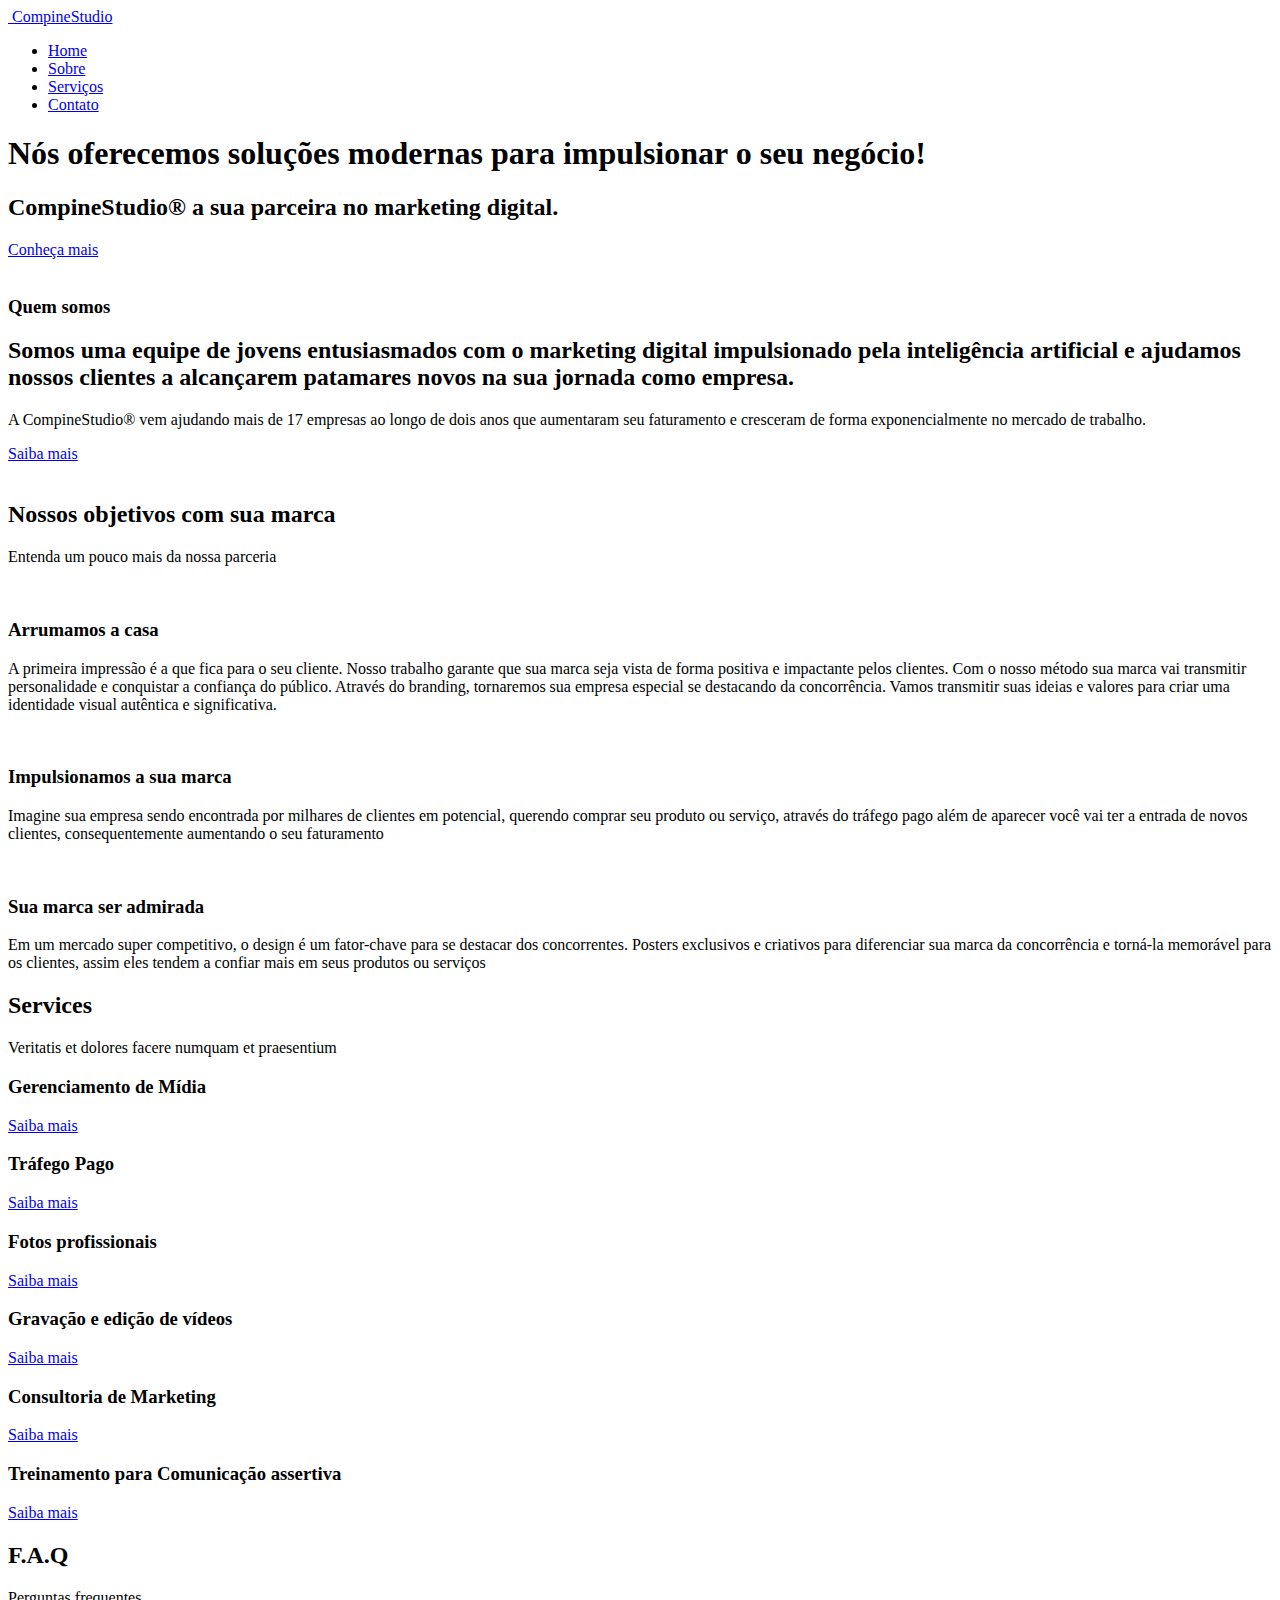
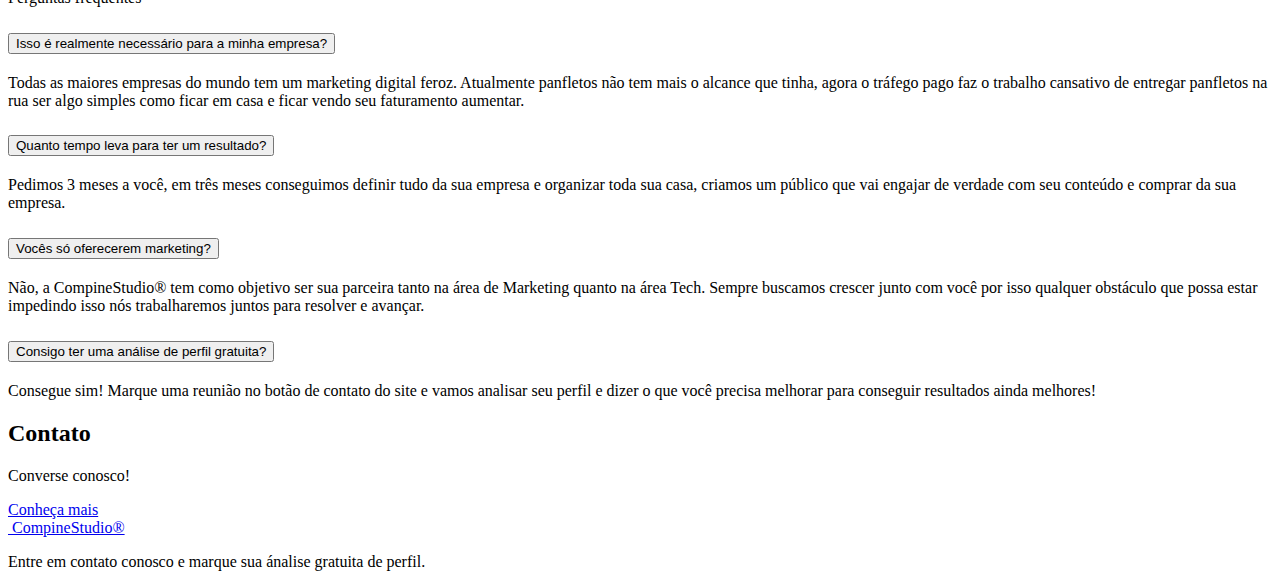
==== index.html @ 343fdbed "Add files via upload" ====
<!DOCTYPE html>
<html lang="en">

<head>
    <meta charset="utf-8">
    <meta content="width=device-width, initial-scale=1.0" name="viewport">

    <title>CompineStudio®</title>
    <meta content="" name="description">
    <meta content="" name="keywords">

    <!-- Favicons -->
    <link href="assets/img/logo compine branca circular.png" rel="icon">
    <link href="assets/img/apple-touch-icon.png" rel="apple-touch-icon">

    <!-- Google Fonts -->
    <link
        href="https://fonts.googleapis.com/css?family=Open+Sans:300,300i,400,400i,600,600i,700,700i|Nunito:300,300i,400,400i,600,600i,700,700i|Poppins:300,300i,400,400i,500,500i,600,600i,700,700i"
        rel="stylesheet">

    <!-- Vendor CSS Files -->
    <link href="assets/vendor/aos/aos.css" rel="stylesheet">
    <link href="assets/vendor/bootstrap/css/bootstrap.min.css" rel="stylesheet">
    <link href="assets/vendor/bootstrap-icons/bootstrap-icons.css" rel="stylesheet">
    <link href="assets/vendor/glightbox/css/glightbox.min.css" rel="stylesheet">
    <link href="assets/vendor/remixicon/remixicon.css" rel="stylesheet">
    <link href="assets/vendor/swiper/swiper-bundle.min.css" rel="stylesheet">

    <!-- Template Main CSS File -->
    <link href="assets/css/style.css" rel="stylesheet">

    <!-- =======================================================
  * Template Name: FlexStart
  * Updated: Sep 18 2023 with Bootstrap v5.3.2
  * Template URL: https://bootstrapmade.com/flexstart-bootstrap-startup-template/
  * Author: BootstrapMade.com
  * License: https://bootstrapmade.com/license/
  ======================================================== -->
</head>

<body>

    <!-- ======= Header ======= -->
    <header id="header" class="header fixed-top">
        <div class="container-fluid container-xl d-flex align-items-center justify-content-between">

            <a href="index.html" class="logo d-flex align-items-center">
                <img src="assets/img/logo compine preta quadrada.png" alt="">
                <span>CompineStudio</span>
            </a>

            <nav id="navbar" class="navbar">
                <ul>
                    <li><a class="nav-link scrollto active" href="#hero">Home</a></li>
                    <li><a class="nav-link scrollto" href="#about">Sobre</a></li>
                    <li><a class="nav-link scrollto" href="#services">Serviços</a></li>




                    <li><a class="nav-link scrollto" href="#contact">Contato</a></li>

                </ul>
                <i class="bi bi-list mobile-nav-toggle"></i>
            </nav><!-- .navbar -->

        </div>
    </header><!-- End Header -->

    <!-- ======= Hero Section ======= -->
    <section id="hero" class="hero d-flex align-items-center">

        <div class="container">
            <div class="row">
                <div class="col-lg-6 d-flex flex-column justify-content-center">
                    <h1 data-aos="fade-up">Nós oferecemos soluções modernas para impulsionar o seu negócio!</h1>
                    <h2 data-aos="fade-up" data-aos-delay="400">CompineStudio® a sua parceira no marketing digital.</h2>
                    <div data-aos="fade-up" data-aos-delay="600">
                        <div class="text-center text-lg-start">
                            <a href="#about"
                                class="btn-get-started scrollto d-inline-flex align-items-center justify-content-center align-self-center">
                                <span>Conheça mais</span>
                                <i class="bi bi-arrow-right"></i>
                            </a>
                        </div>
                    </div>
                </div>
                <div class="col-lg-6 hero-img" data-aos="zoom-out" data-aos-delay="200">
                    <img src="assets/img/hero-img.png" class="img-fluid" alt="">
                </div>
            </div>
        </div>

    </section><!-- End Hero -->

    <main id="main">
        <!-- ======= About Section ======= -->
        <section id="about" class="about">

            <div class="container" data-aos="fade-up">
                <div class="row gx-0">

                    <div class="col-lg-6 d-flex flex-column justify-content-center" data-aos="fade-up"
                        data-aos-delay="200">
                        <div class="content">
                            <h3>Quem somos</h3>
                            <h2>Somos uma equipe de jovens entusiasmados com o marketing digital impulsionado pela
                                inteligência artificial e ajudamos nossos clientes a alcançarem patamares novos na sua
                                jornada como empresa.</h2>
                            <p>
                                A CompineStudio® vem ajudando mais de 17 empresas ao longo de dois anos que aumentaram
                                seu faturamento e cresceram de forma exponencialmente no mercado de trabalho.
                            </p>
                            <div class="text-center text-lg-start">
                                <a href="#"
                                    class="btn-read-more d-inline-flex align-items-center justify-content-center align-self-center">
                                    <span>Saiba mais</span>
                                    <i class="bi bi-arrow-right"></i>
                                </a>
                            </div>
                        </div>
                    </div>

                    <div class="col-lg-6 d-flex align-items-center" data-aos="zoom-out" data-aos-delay="200">
                        <img src="assets/img/about.jpg" class="img-fluid" alt="">
                    </div>

                </div>
            </div>

        </section><!-- End About Section -->

        <!-- ======= Values Section ======= -->
        <section id="values" class="values">

            <div class="container" data-aos="fade-up">

                <header class="section-header">
                    <h2>Nossos objetivos com sua marca</h2>
                    <p>Entenda um pouco mais da nossa parceria</p>
                </header>

                <div class="row">

                    <div class="col-lg-4" data-aos="fade-up" data-aos-delay="200">
                        <div class="box">
                            <img src="assets/img/values-1.png" class="img-fluid" alt="">
                            <h3>Arrumamos a casa</h3>
                            <p>A primeira impressão é a que fica para o seu cliente. Nosso trabalho garante que sua
                                marca seja vista de forma positiva e impactante pelos clientes. Com o nosso método sua
                                marca vai transmitir personalidade e conquistar a confiança do público. Através do
                                branding, tornaremos sua empresa especial se destacando da concorrência. Vamos
                                transmitir suas ideias e valores para criar uma identidade visual autêntica e
                                significativa.
                            </p>
                        </div>
                    </div>

                    <div class="col-lg-4 mt-4 mt-lg-0" data-aos="fade-up" data-aos-delay="400">
                        <div class="box">
                            <img src="assets/img/values-2.png" class="img-fluid" alt="">
                            <h3>Impulsionamos a sua marca</h3>
                            <p>Imagine sua empresa sendo encontrada por milhares de clientes em potencial, querendo
                                comprar seu produto ou serviço, através do tráfego pago além de aparecer você vai ter a
                                entrada de novos clientes, consequentemente aumentando o seu faturamento
                            </p>
                        </div>
                    </div>

                    <div class="col-lg-4 mt-4 mt-lg-0" data-aos="fade-up" data-aos-delay="600">
                        <div class="box">
                            <img src="assets/img/values-3.png" class="img-fluid" alt="">
                            <h3>Sua marca ser admirada
                            </h3>
                            <p>Em um mercado super competitivo, o design é um fator-chave para se destacar dos
                                concorrentes. Posters exclusivos e criativos para diferenciar sua marca da concorrência
                                e torná-la memorável para os clientes, assim eles tendem a confiar mais em seus produtos
                                ou serviços
                            </p>
                        </div>
                    </div>

                </div>

            </div>

        </section><!-- End Values Section -->







        </div>

        </section><!-- End Features Section -->

        <!-- ======= Services Section ======= -->
        <section id="services" class="services">

            <div class="container" data-aos="fade-up">

                <header class="section-header">
                    <h2>Services</h2>
                    <p>Veritatis et dolores facere numquam et praesentium</p>
                </header>

                <div class="row gy-4">

                    <div class="col-lg-4 col-md-6" data-aos="fade-up" data-aos-delay="200">
                        <div class="service-box blue">
                            <i class="ri-discuss-line icon"></i>
                            <h3>Gerenciamento de Mídia</h3>

                            <a href="#" class="read-more"><span>Saiba mais</span> <i class="bi bi-arrow-right"></i></a>
                        </div>
                    </div>

                    <div class="col-lg-4 col-md-6" data-aos="fade-up" data-aos-delay="300">
                        <div class="service-box orange">
                            <i class="ri-discuss-line icon"></i>
                            <h3>Tráfego Pago</h3>

                            <a href="#" class="read-more"><span>Saiba mais</span> <i class="bi bi-arrow-right"></i></a>
                        </div>
                    </div>

                    <div class="col-lg-4 col-md-6" data-aos="fade-up" data-aos-delay="400">
                        <div class="service-box green">
                            <i class="ri-discuss-line icon"></i>
                            <h3>Fotos profissionais</h3>

                            <a href="#" class="read-more"><span>Saiba mais</span> <i class="bi bi-arrow-right"></i></a>
                        </div>
                    </div>

                    <div class="col-lg-4 col-md-6" data-aos="fade-up" data-aos-delay="500">
                        <div class="service-box red">
                            <i class="ri-discuss-line icon"></i>
                            <h3>Gravação e edição de vídeos</h3>

                            <a href="#" class="read-more"><span>Saiba mais</span> <i class="bi bi-arrow-right"></i></a>
                        </div>
                    </div>

                    <div class="col-lg-4 col-md-6" data-aos="fade-up" data-aos-delay="600">
                        <div class="service-box purple">
                            <i class="ri-discuss-line icon"></i>
                            <h3>Consultoria de Marketing</h3>

                            <a href="#" class="read-more"><span>Saiba mais</span> <i class="bi bi-arrow-right"></i></a>
                        </div>
                    </div>

                    <div class="col-lg-4 col-md-6" data-aos="fade-up" data-aos-delay="700">
                        <div class="service-box pink">
                            <i class="ri-discuss-line icon"></i>
                            <h3>Treinamento para Comunicação assertiva</h3>

                            <a href="#" class="read-more"><span>Saiba mais</span> <i class="bi bi-arrow-right"></i></a>
                        </div>
                    </div>

                </div>

            </div>

        </section><!-- End Services Section -->



        <!-- ======= F.A.Q Section ======= -->
        <section id="faq" class="faq">

            <div class="container" data-aos="fade-up">

                <header class="section-header">
                    <h2>F.A.Q</h2>
                    <p>Perguntas frequentes</p>
                </header>

                <div class="row">
                    <div class="col-lg-6">
                        <!-- F.A.Q List 1-->
                        <div class="accordion accordion-flush" id="faqlist1">
                            <div class="accordion-item">
                                <h2 class="accordion-header">
                                    <button class="accordion-button collapsed" type="button" data-bs-toggle="collapse"
                                        data-bs-target="#faq-content-1">
                                        Isso é realmente necessário para a minha empresa?
                                    </button>
                                </h2>
                                <div id="faq-content-1" class="accordion-collapse collapse" data-bs-parent="#faqlist1">
                                    <div class="accordion-body">
                                        Todas as maiores empresas do mundo tem um marketing digital feroz. Atualmente
                                        panfletos não tem mais o alcance que tinha, agora o tráfego pago faz o trabalho
                                        cansativo de entregar panfletos na rua ser algo simples como ficar em casa e
                                        ficar vendo seu faturamento aumentar.
                                    </div>
                                </div>
                            </div>

                            <div class="accordion-item">
                                <h2 class="accordion-header">
                                    <button class="accordion-button collapsed" type="button" data-bs-toggle="collapse"
                                        data-bs-target="#faq-content-2">
                                        Quanto tempo leva para ter um resultado?
                                    </button>
                                </h2>
                                <div id="faq-content-2" class="accordion-collapse collapse" data-bs-parent="#faqlist1">
                                    <div class="accordion-body">
                                        Pedimos 3 meses a você, em três meses conseguimos definir tudo da sua empresa e
                                        organizar toda sua casa, criamos um público que vai engajar de verdade com seu
                                        conteúdo e comprar da sua empresa.
                                    </div>
                                </div>

                                <div class="accordion-item">
                                    <h2 class="accordion-header">
                                        <button class="accordion-button collapsed" type="button"
                                            data-bs-toggle="collapse" data-bs-target="#faq-content-3">
                                            Vocês só oferecerem marketing?
                                        </button>
                                    </h2>
                                    <div id="faq-content-3" class="accordion-collapse collapse"
                                        data-bs-parent="#faqlist1">
                                        <div class="accordion-body">
                                            Não, a CompineStudio® tem como objetivo ser sua parceira tanto na área de
                                            Marketing quanto na área Tech. Sempre buscamos crescer junto com você por
                                            isso qualquer obstáculo que possa estar impedindo isso nós trabalharemos
                                            juntos para resolver e avançar.

                                        </div>
                                    </div>
                                </div>

                            </div>
                        </div>

                        <div class="col-lg-6">

                            <!-- F.A.Q List 2-->
                            <div class="accordion accordion-flush" id="faqlist2">

                                <div class="accordion-item">
                                    <h2 class="accordion-header">
                                        <button class="accordion-button collapsed" type="button"
                                            data-bs-toggle="collapse" data-bs-target="#faq2-content-1">
                                            Consigo ter uma análise de perfil gratuita?
                                        </button>
                                    </h2>
                                    <div id="faq2-content-1" class="accordion-collapse collapse"
                                        data-bs-parent="#faqlist2">
                                        <div class="accordion-body">
                                            Consegue sim! Marque uma reunião no botão de contato do site e vamos
                                            analisar seu perfil e dizer o que você precisa melhorar para conseguir
                                            resultados ainda melhores!
                                        </div>
                                    </div>
                                </div>



                            </div>
                        </div>

                    </div>

                </div>

        </section><!-- End F.A.Q Section -->





        <!-- ======= Contact Section ======= -->
        <section id="contact" class="contact">

            <div class="container" data-aos="fade-up">

                <header class="section-header">
                    <h2>Contato</h2>
                    <p>Converse conosco!</p>
                </header>

                <div class="text-contact" data-aos="fade-up" data-aos-delay="600">
                    <div class="text-center text-lg-start">
                        <a href="#about"
                            class="btn-get-started scrollto d-inline-flex align-items-center justify-content-center align-self-center">
                            <span>Conheça mais</span>
                            <i class="bi bi-arrow-right"></i>
                        </a>
                    </div>
                </div>



            </div>

            </div>

            </div>

        </section><!-- End Contact Section -->

    </main><!-- End #main -->

    <!-- ======= Footer ======= -->
    <footer id="footer" class="footer">



        <div class="footer-top">
            <div class="container">
                <div class="row gy-4">
                    <div class="col-lg-5 col-md-12 footer-info">
                        <a href="index.html" class="logo d-flex align-items-center">
                            <img src="assets/img/logo compine preta quadrada.png" alt="">
                            <span>CompineStudio®</span>
                        </a>
                        <p>Entre em contato conosco e marque sua ánalise gratuita de perfil.</p>
                        <div class="social-links mt-3">

                            <a href="#" class="instagram"><i class="bi bi-instagram"></i></a>

                        </div>
                    </div>


    </footer><!-- End Footer -->

    <a href="#" class="back-to-top d-flex align-items-center justify-content-center"><i
            class="bi bi-arrow-up-short"></i></a>

    <!-- Vendor JS Files -->
    <script src="assets/vendor/purecounter/purecounter_vanilla.js"></script>
    <script src="assets/vendor/aos/aos.js"></script>
    <script src="assets/vendor/bootstrap/js/bootstrap.bundle.min.js"></script>
    <script src="assets/vendor/glightbox/js/glightbox.min.js"></script>
    <script src="assets/vendor/isotope-layout/isotope.pkgd.min.js"></script>
    <script src="assets/vendor/swiper/swiper-bundle.min.js"></script>
    <script src="assets/vendor/php-email-form/validate.js"></script>

    <!-- Template Main JS File -->
    <script src="assets/js/main.js"></script>

</body>

</html>
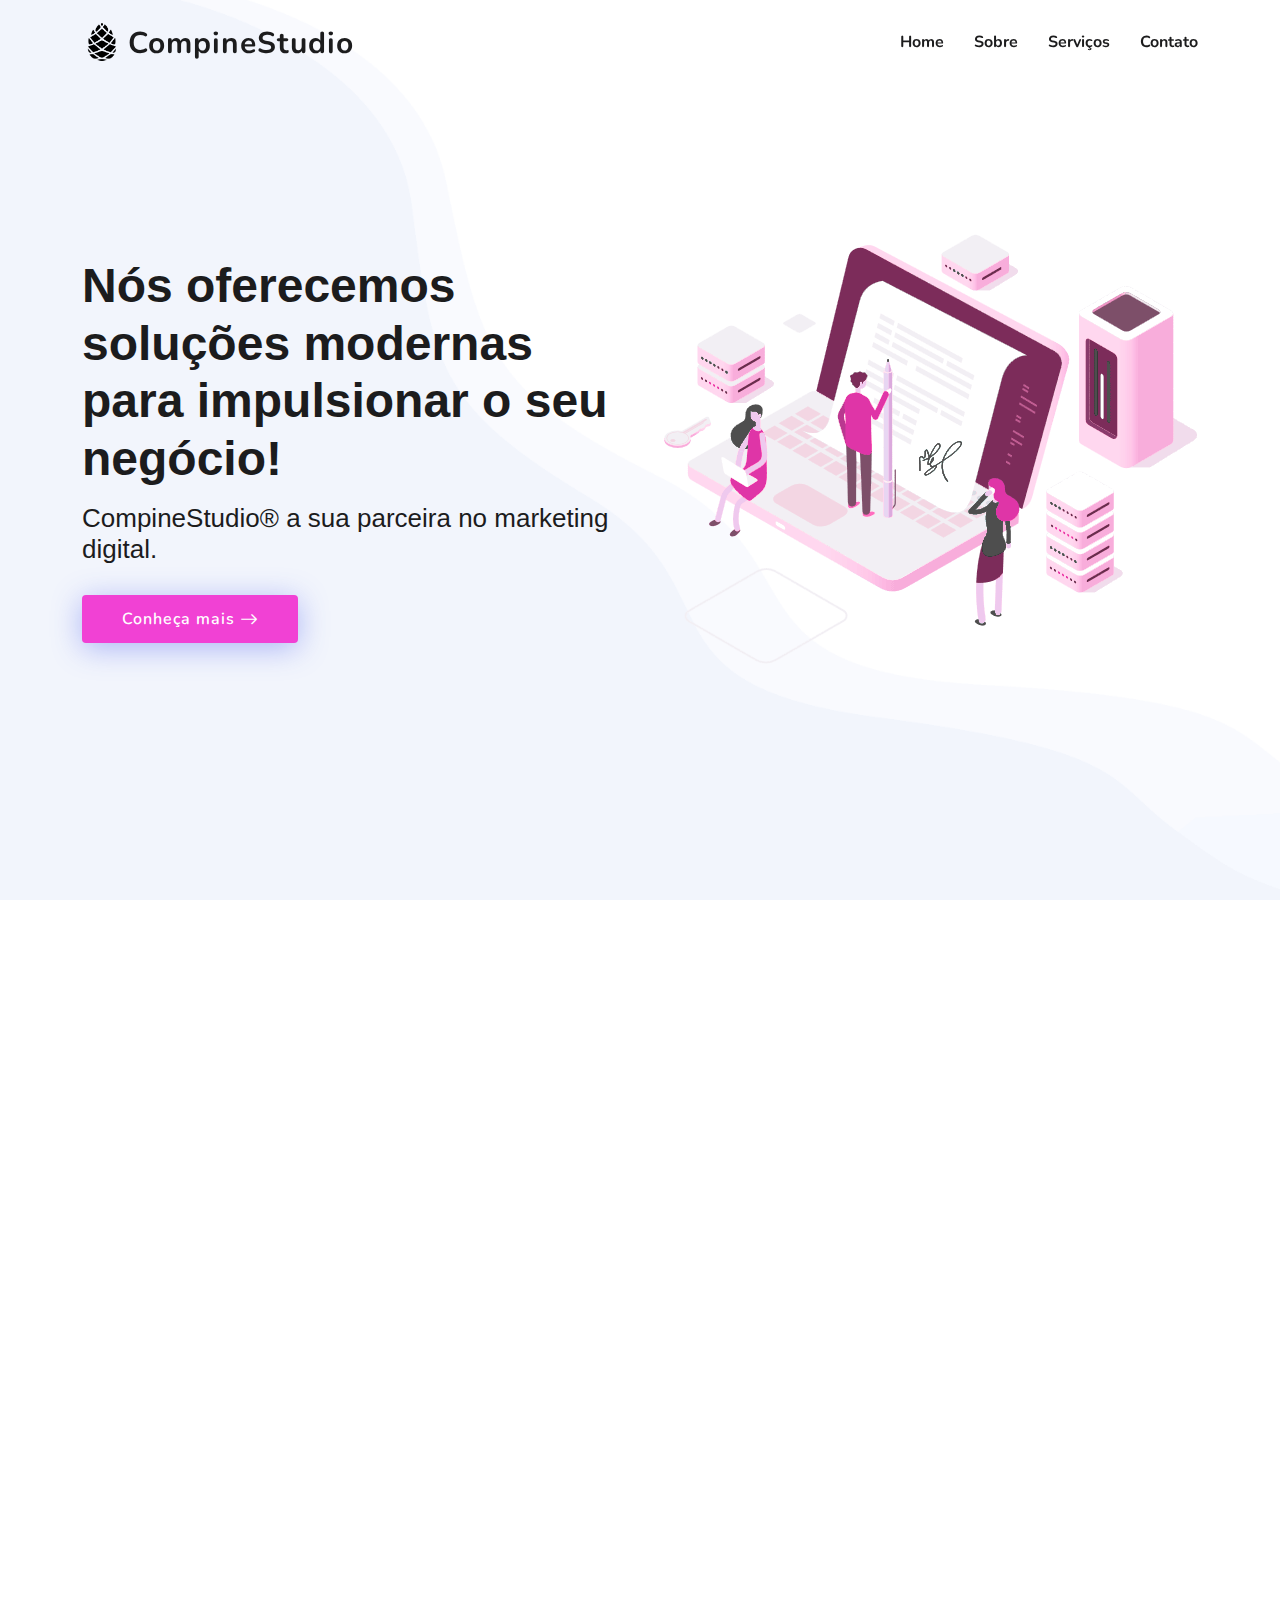
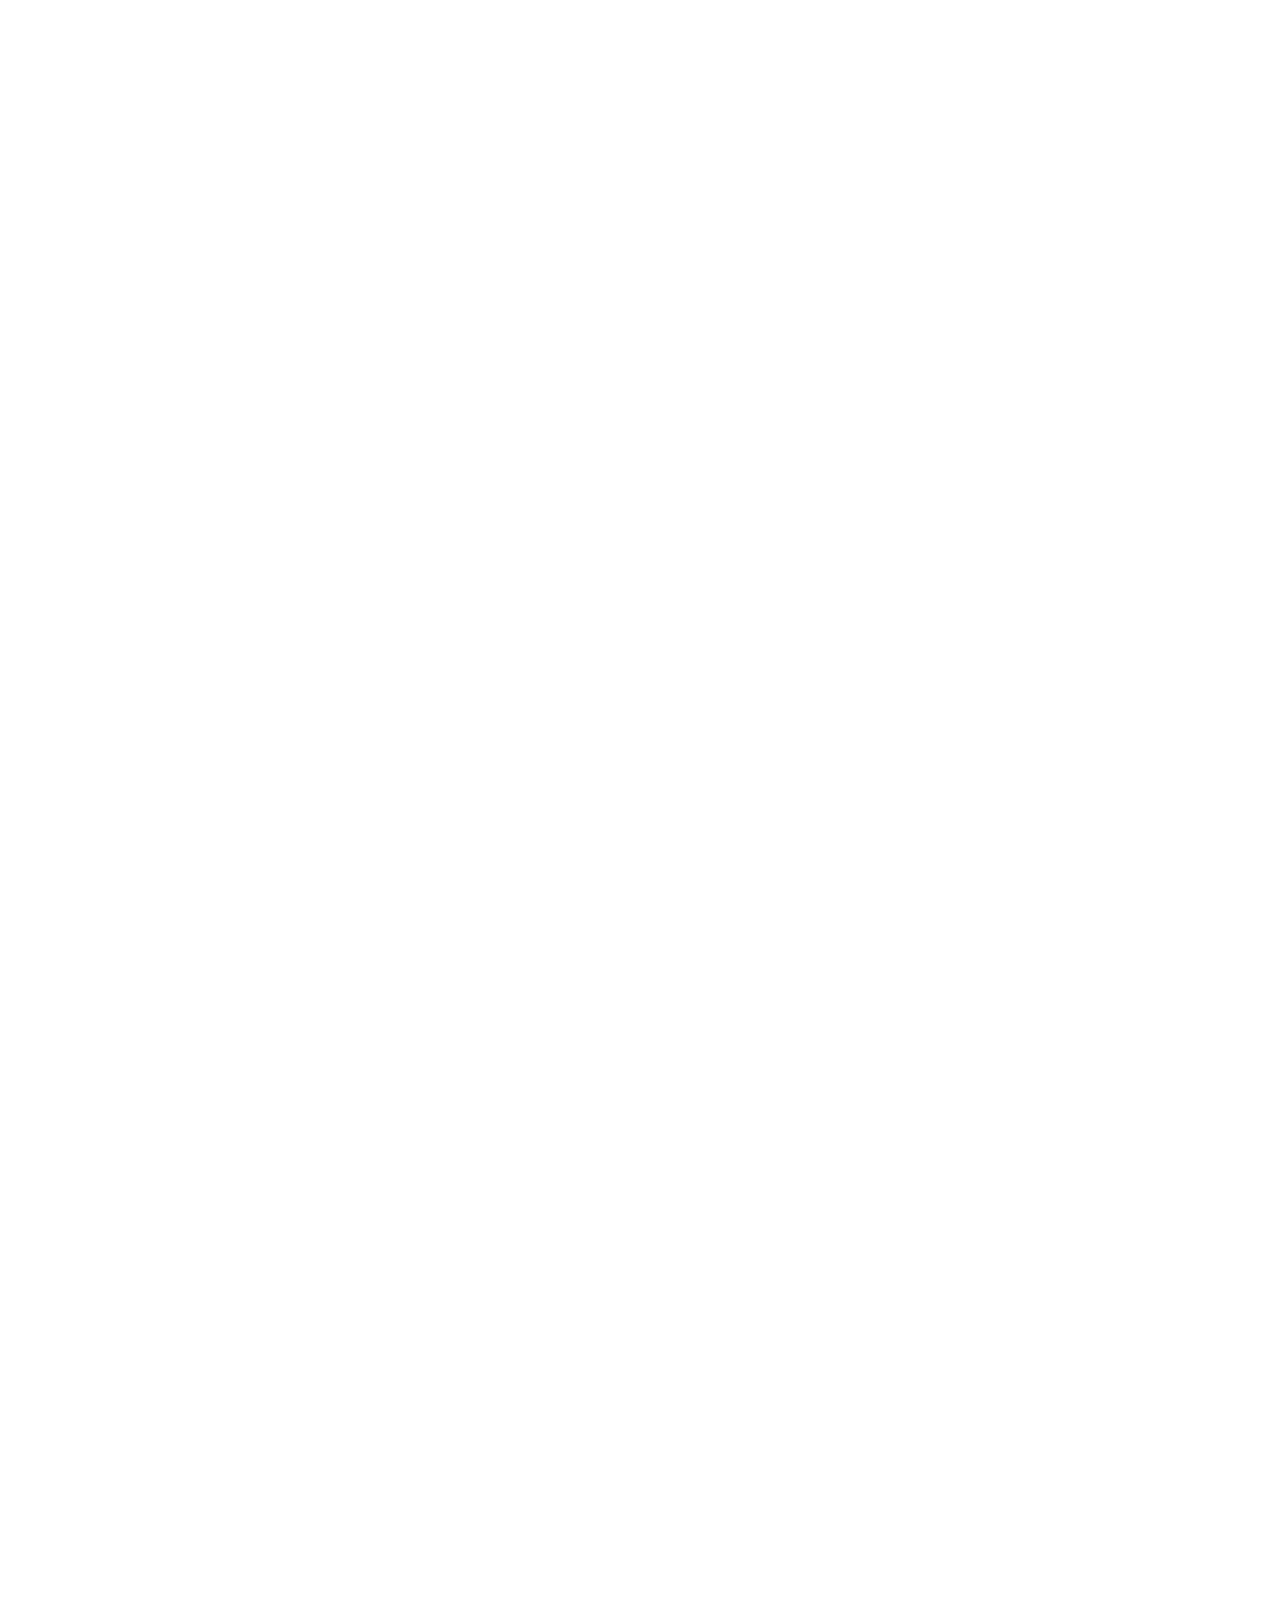
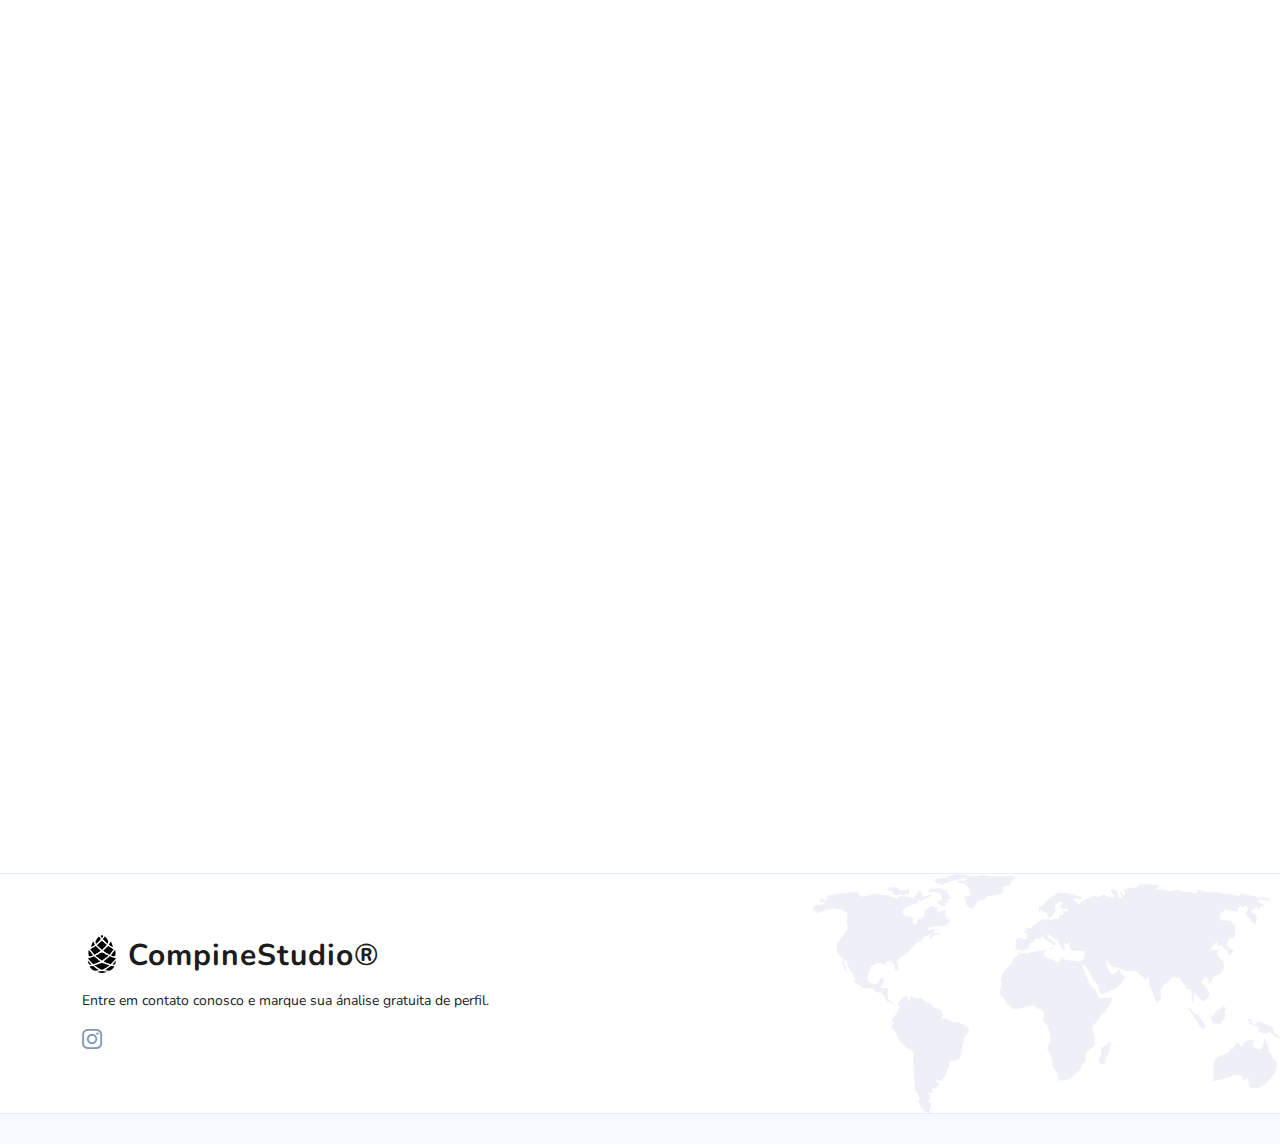
==== commit 4f886d5a: "test24" ====
--- a/index.html
+++ b/index.html
@@ -77,7 +77,7 @@
                     <h2 data-aos="fade-up" data-aos-delay="400">CompineStudio® a sua parceira no marketing digital.</h2>
                     <div data-aos="fade-up" data-aos-delay="600">
                         <div class="text-center text-lg-start">
-                            <a href="#about"
+                            <a href="https://wa.link/2nhza8"
                                 class="btn-get-started scrollto d-inline-flex align-items-center justify-content-center align-self-center">
                                 <span>Conheça mais</span>
                                 <i class="bi bi-arrow-right"></i>
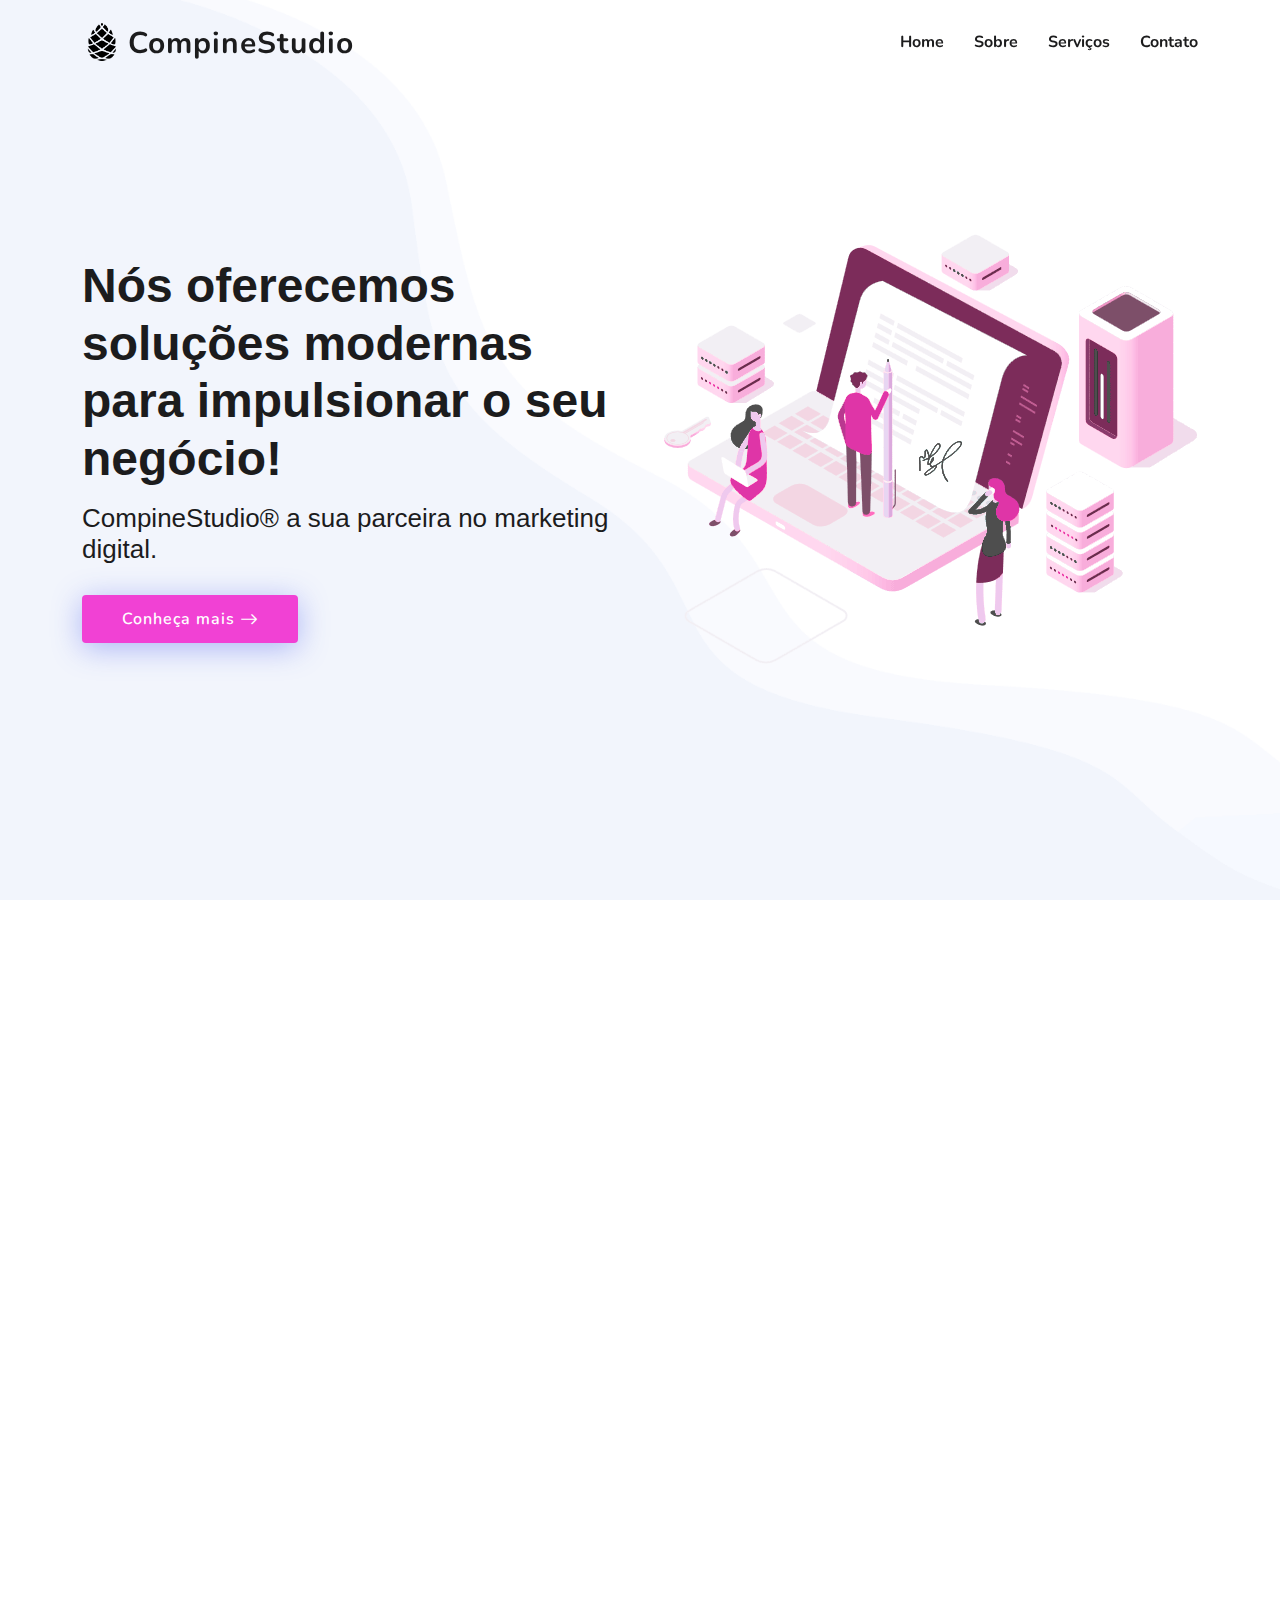
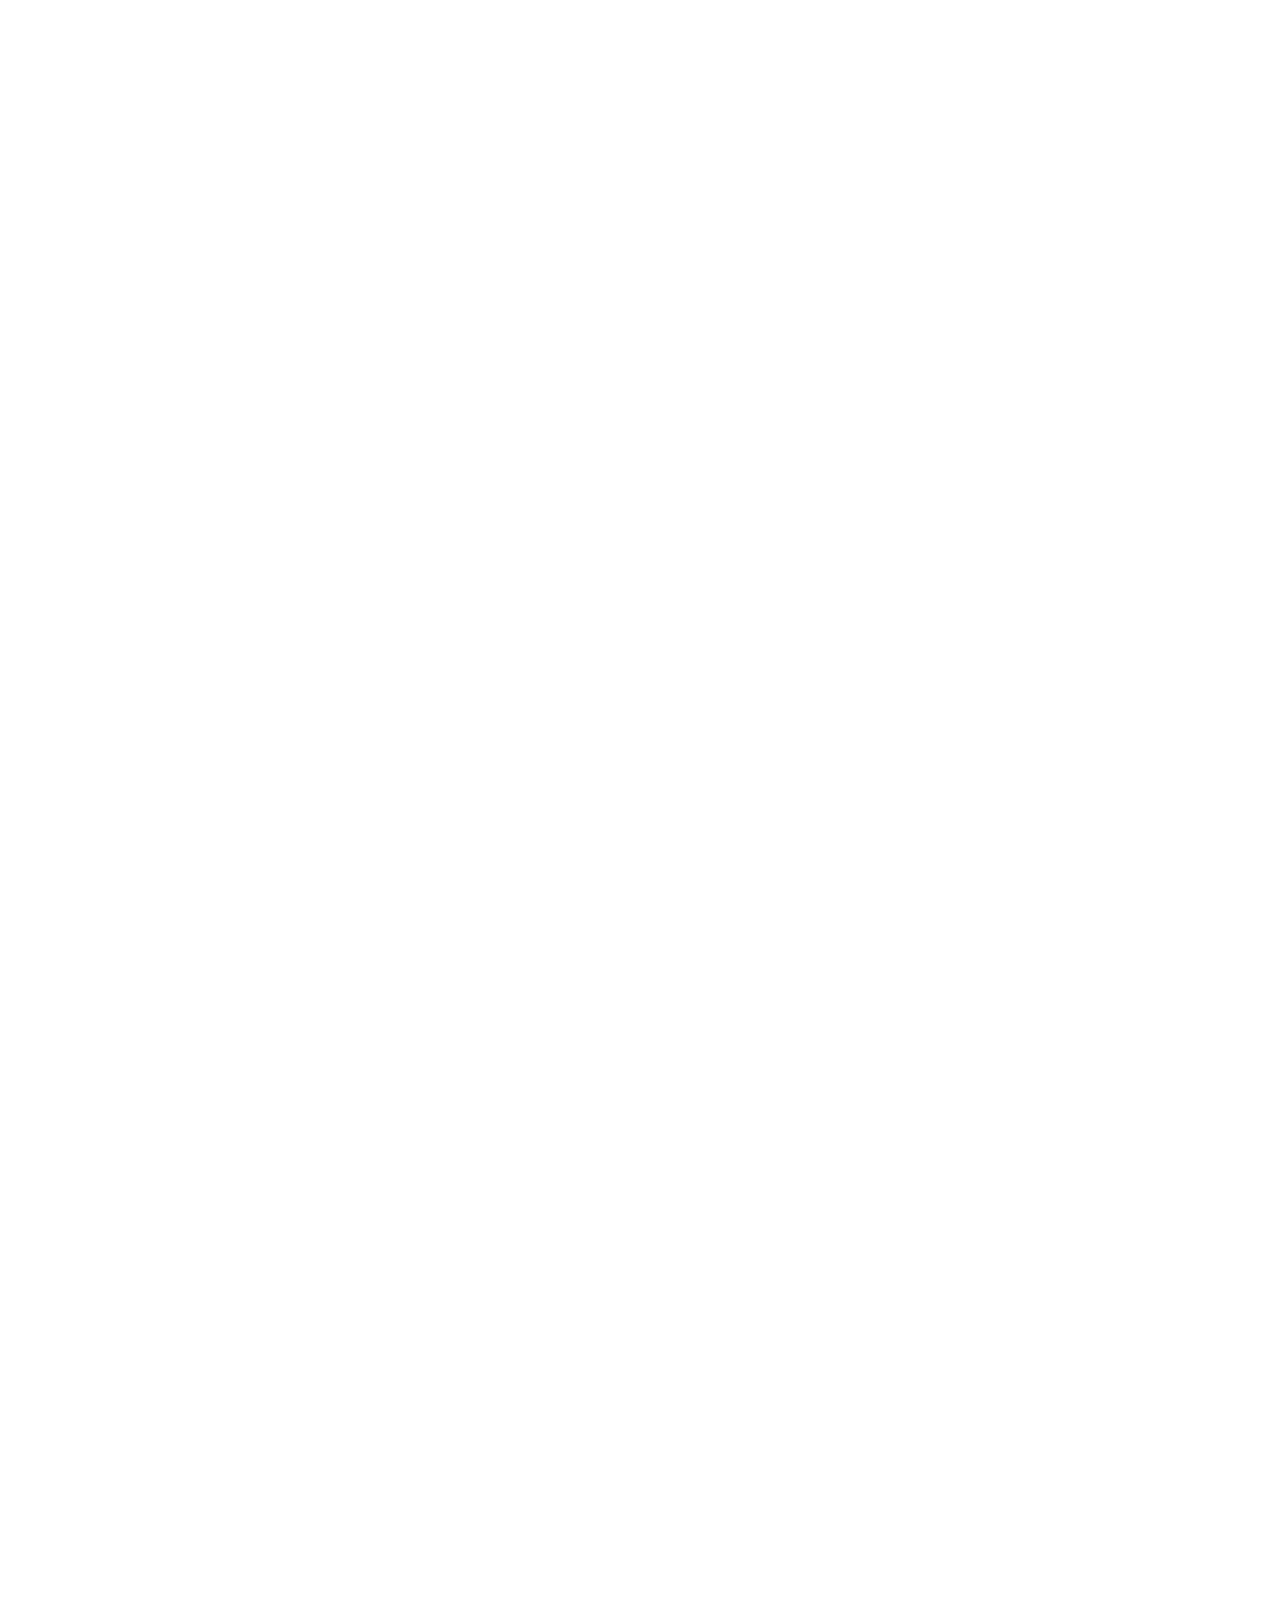
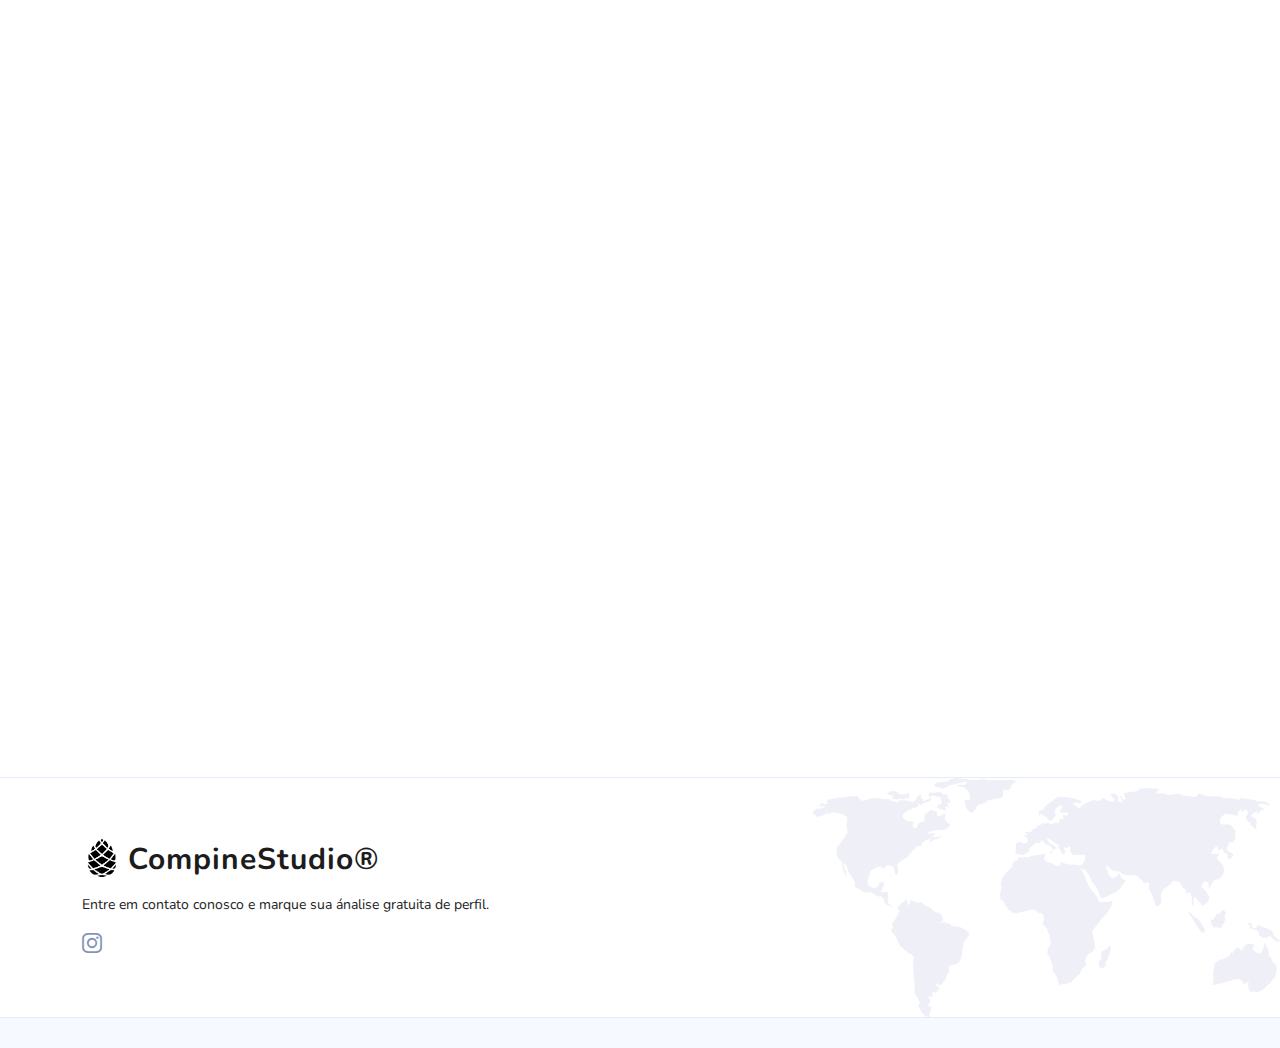
==== commit 2f0565e2: "test25" ====
--- a/index.html
+++ b/index.html
@@ -202,8 +202,8 @@
             <div class="container" data-aos="fade-up">
 
                 <header class="section-header">
-                    <h2>Services</h2>
-                    <p>Veritatis et dolores facere numquam et praesentium</p>
+
+                    <p>Nossos serviços</p>
                 </header>
 
                 <div class="row gy-4">
@@ -213,7 +213,7 @@
                             <i class="ri-discuss-line icon"></i>
                             <h3>Gerenciamento de Mídia</h3>
 
-                            <a href="#" class="read-more"><span>Saiba mais</span> <i class="bi bi-arrow-right"></i></a>
+
                         </div>
                     </div>
 
@@ -222,7 +222,7 @@
                             <i class="ri-discuss-line icon"></i>
                             <h3>Tráfego Pago</h3>
 
-                            <a href="#" class="read-more"><span>Saiba mais</span> <i class="bi bi-arrow-right"></i></a>
+
                         </div>
                     </div>
 
@@ -231,7 +231,7 @@
                             <i class="ri-discuss-line icon"></i>
                             <h3>Fotos profissionais</h3>
 
-                            <a href="#" class="read-more"><span>Saiba mais</span> <i class="bi bi-arrow-right"></i></a>
+
                         </div>
                     </div>
 
@@ -240,7 +240,7 @@
                             <i class="ri-discuss-line icon"></i>
                             <h3>Gravação e edição de vídeos</h3>
 
-                            <a href="#" class="read-more"><span>Saiba mais</span> <i class="bi bi-arrow-right"></i></a>
+
                         </div>
                     </div>
 
@@ -249,7 +249,7 @@
                             <i class="ri-discuss-line icon"></i>
                             <h3>Consultoria de Marketing</h3>
 
-                            <a href="#" class="read-more"><span>Saiba mais</span> <i class="bi bi-arrow-right"></i></a>
+
                         </div>
                     </div>
 
@@ -258,7 +258,7 @@
                             <i class="ri-discuss-line icon"></i>
                             <h3>Treinamento para Comunicação assertiva</h3>
 
-                            <a href="#" class="read-more"><span>Saiba mais</span> <i class="bi bi-arrow-right"></i></a>
+
                         </div>
                     </div>
 
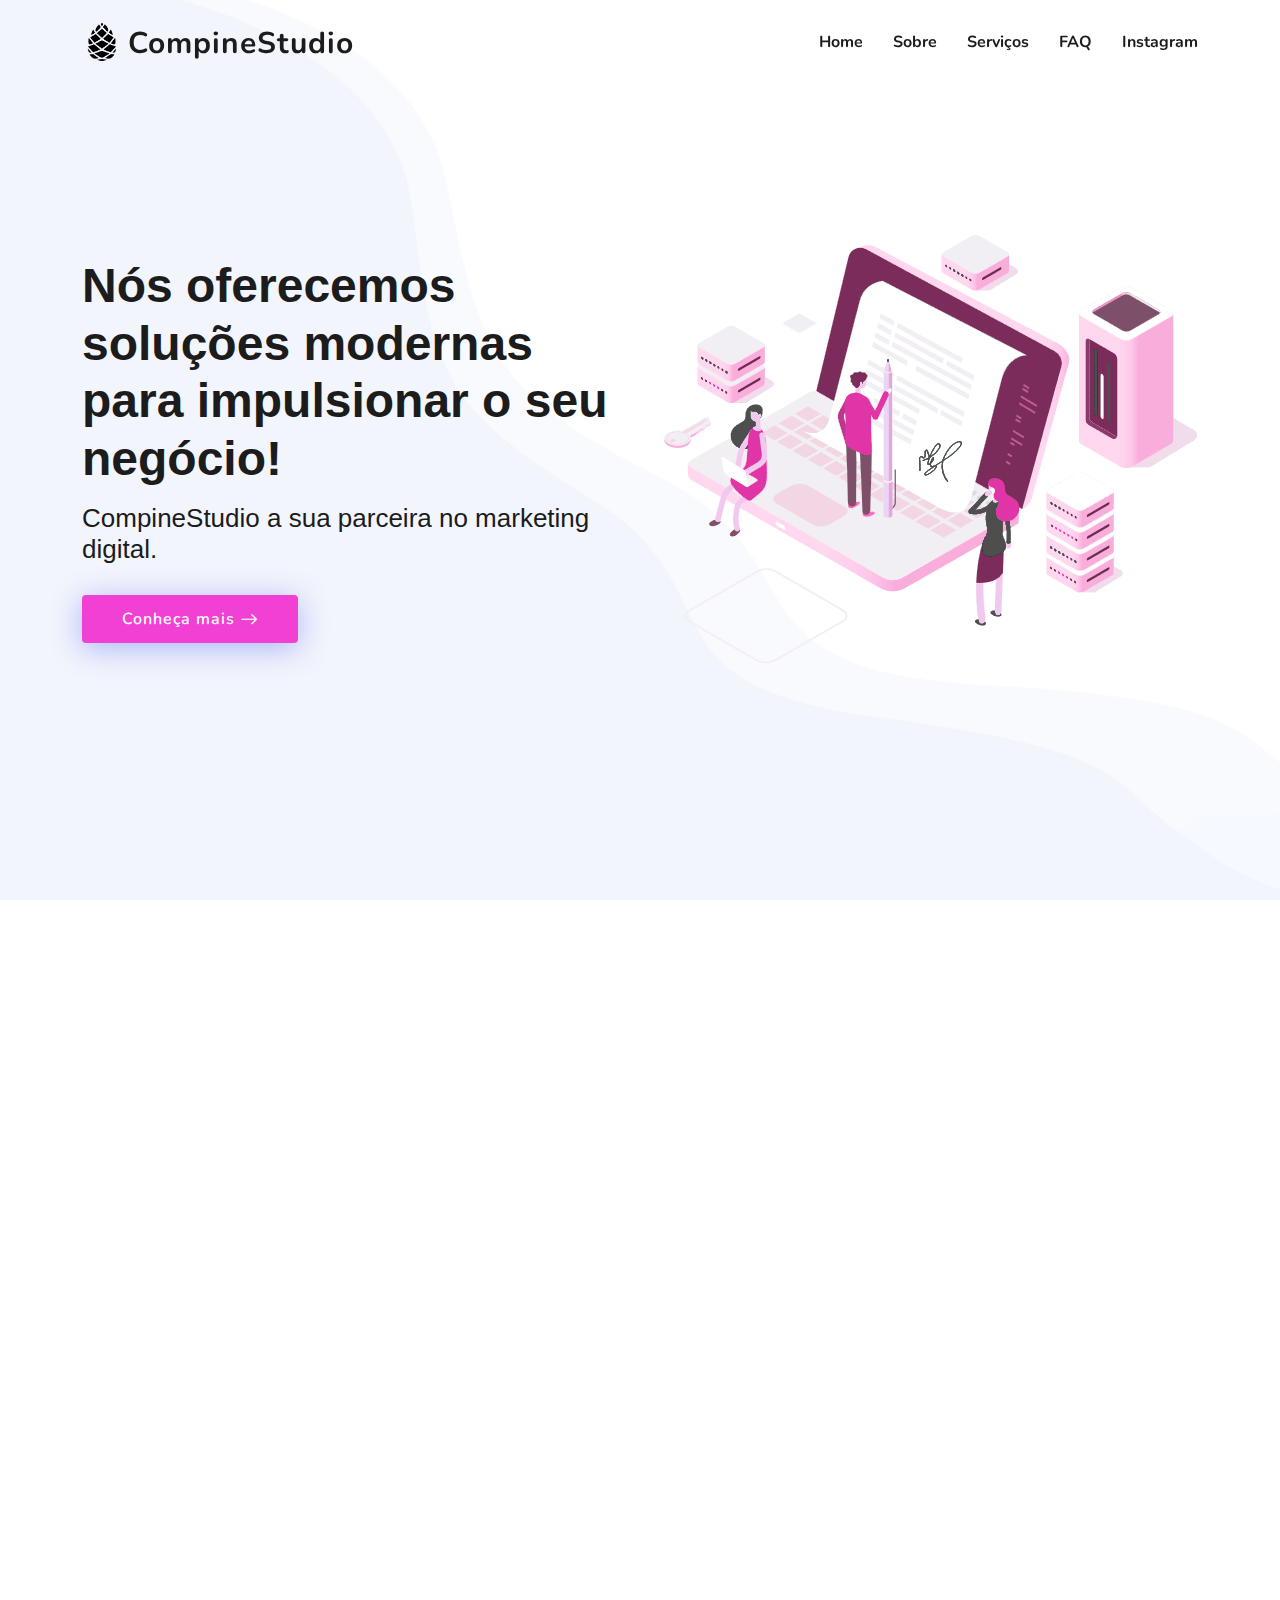
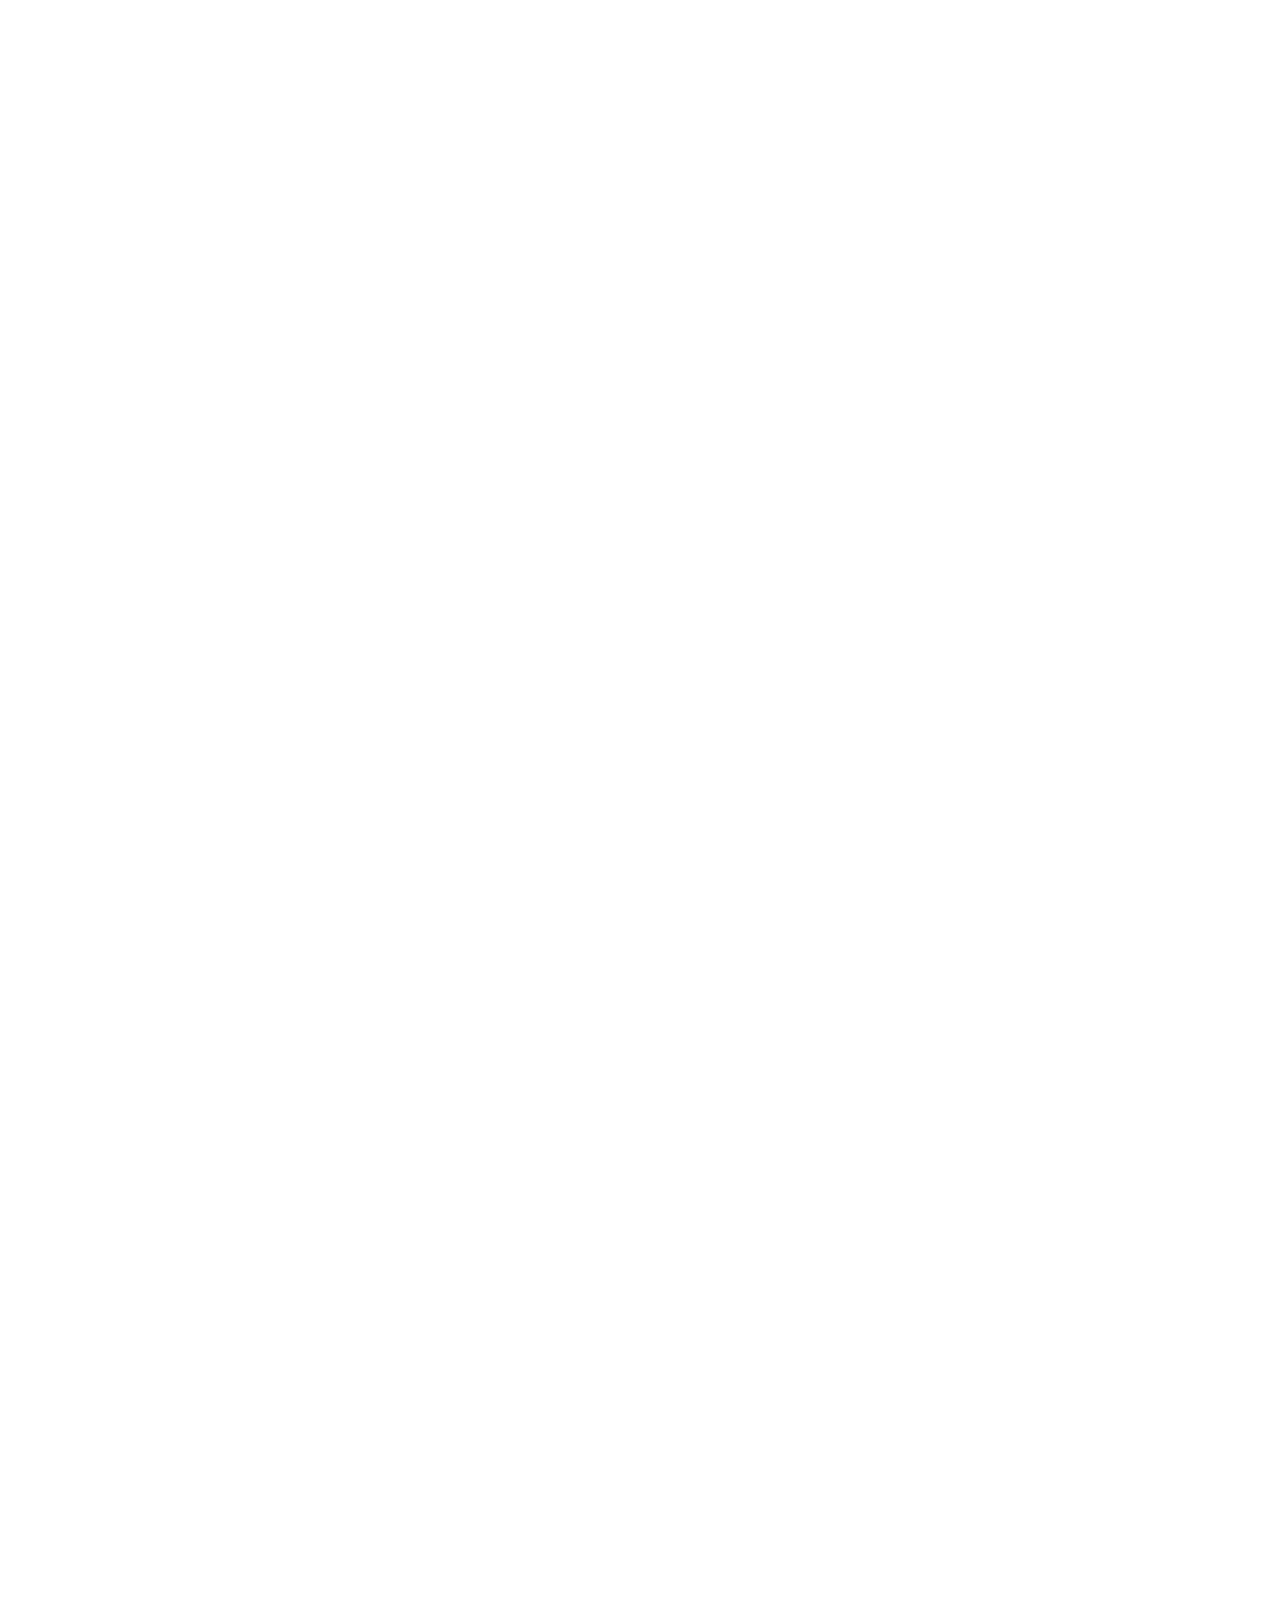
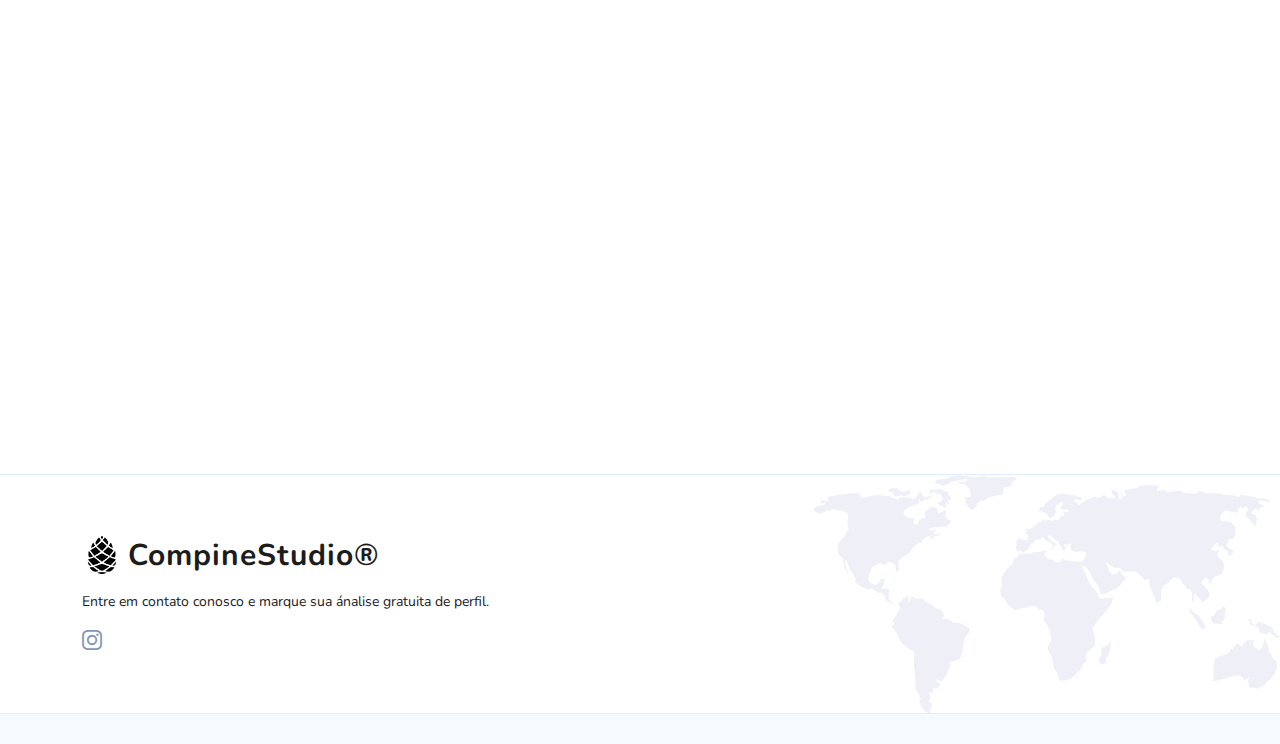
==== commit d1d3e4e3: "instagram e botão fixed" ====
--- a/index.html
+++ b/index.html
@@ -10,7 +10,7 @@
     <meta content="" name="keywords">
 
     <!-- Favicons -->
-    <link href="assets/img/logo compine branca circular.png" rel="icon">
+    <link href="logo compine branca circular.png" rel="icon">
     <link href="assets/img/apple-touch-icon.png" rel="apple-touch-icon">
 
     <!-- Google Fonts -->
@@ -58,7 +58,8 @@
 
 
 
-                    <li><a class="nav-link scrollto" href="#contact">Contato</a></li>
+                    <li><a class="nav-link scrollto" href="#faq">FAQ</a></li>
+                    <li><a class="nav-link scrollto" href="https://www.instagram.com/compinestudio/">Instagram</a></li>
 
                 </ul>
                 <i class="bi bi-list mobile-nav-toggle"></i>
@@ -74,7 +75,7 @@
             <div class="row">
                 <div class="col-lg-6 d-flex flex-column justify-content-center">
                     <h1 data-aos="fade-up">Nós oferecemos soluções modernas para impulsionar o seu negócio!</h1>
-                    <h2 data-aos="fade-up" data-aos-delay="400">CompineStudio® a sua parceira no marketing digital.</h2>
+                    <h2 data-aos="fade-up" data-aos-delay="400">CompineStudio a sua parceira no marketing digital.</h2>
                     <div data-aos="fade-up" data-aos-delay="600">
                         <div class="text-center text-lg-start">
                             <a href="https://wa.link/2nhza8"
@@ -112,7 +113,7 @@
                                 seu faturamento e cresceram de forma exponencialmente no mercado de trabalho.
                             </p>
                             <div class="text-center text-lg-start">
-                                <a href="#"
+                                <a href="https://www.instagram.com/compinestudio/"
                                     class="btn-read-more d-inline-flex align-items-center justify-content-center align-self-center">
                                     <span>Saiba mais</span>
                                     <i class="bi bi-arrow-right"></i>
@@ -375,35 +376,7 @@
 
 
 
-        <!-- ======= Contact Section ======= -->
-        <section id="contact" class="contact">
-
-            <div class="container" data-aos="fade-up">
-
-                <header class="section-header">
-                    <h2>Contato</h2>
-                    <p>Converse conosco!</p>
-                </header>
-
-                <div class="text-contact" data-aos="fade-up" data-aos-delay="600">
-                    <div class="text-center text-lg-start">
-                        <a href="#about"
-                            class="btn-get-started scrollto d-inline-flex align-items-center justify-content-center align-self-center">
-                            <span>Conheça mais</span>
-                            <i class="bi bi-arrow-right"></i>
-                        </a>
-                    </div>
-                </div>
-
-
-
-            </div>
-
-            </div>
-
-            </div>
-
-        </section><!-- End Contact Section -->
+
 
     </main><!-- End #main -->
 
--- a/assets/css/style.css
+++ b/assets/css/style.css
@@ -500,7 +500,20 @@
   background: #f141d4;
   box-shadow: 0px 5px 30px rgba(65, 84, 241, 0.4);
 }
-
+.btn-get-started {
+  
+  
+  margin: 0;
+  display: block;
+  
+  line-height: 0;
+  padding: 30px 70px;
+  border-radius: 4px;
+  transition: 0.5s;
+  color: #fff;
+  background: #f141d4;
+  box-shadow: 0px 5px 30px rgba(65, 84, 241, 0.4);
+}
 .hero .btn-get-started span {
   font-family: "Nunito", sans-serif;
   font-weight: 600;
@@ -657,17 +670,7 @@
   padding: 70px 0 60px;
 }
 
-.text-contact{
-  margin-top: 30px;
-  line-height: 0;
-  padding: 15px 40px;
-  border-radius: 4px;
-  transition: 0.5s;
-  color: #fff;
-  background: #f141d4;
-  box-shadow: 0px 5px 30px rgba(65, 84, 241, 0.4);
-  font-weight: bold;
-}
+
 .counts .count-box {
   display: flex;
   align-items: center;
